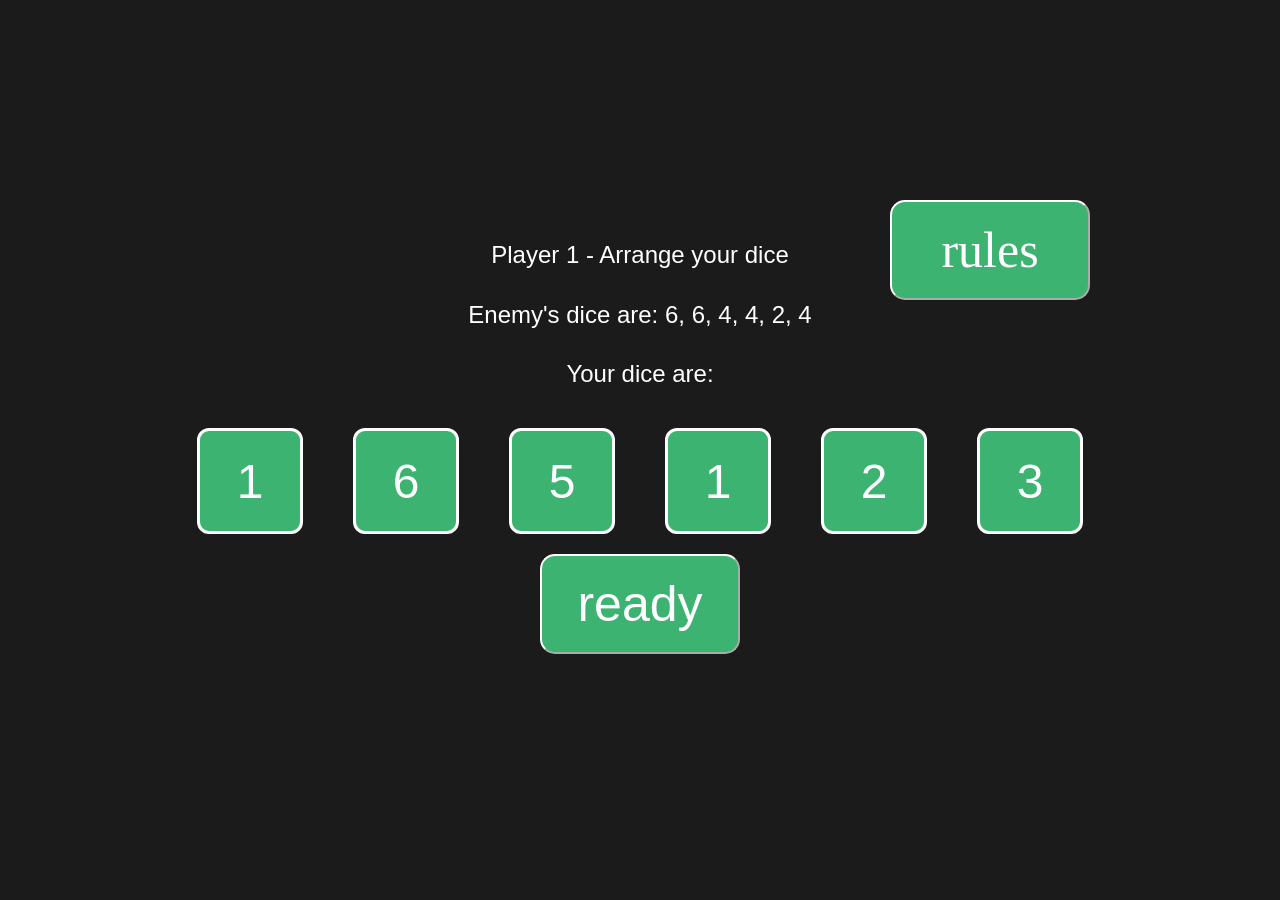
==== index.html @ 6ffc8520 "Changed color/font styling to make it look better and cleaned up css and html code." ====
<!DOCTYPE html>
<html lang="en">
<head>
    <meta charset="UTF-8">
    <title>DiceFactory</title>
    <link rel="stylesheet" href="stylesheet.css">
</head>

<body>

    <button id="rulesButton" onclick="toggleRules()"> rules </button>

    <div id="rulesDisplay" style="display: flex; position:absolute; align-items: center; justify-content: center;">

        <div id="rulesBox" style="height:750px; width:450px; position: absolute; background-color: #1B1B1B;
        border-radius: 20px; display:none; align-items: flex-start;
        justify-content: center; border: 4px solid white; text-align: center;">

            <h2 style="font-family: 'Tahoma',serif; font-size: 75px; transform: translate(0, -25px);"> RULES </h2>

            <h2 style="position: absolute; font-family: 'Tahoma','serif';
             font-size: 25px; transform: translate(0, 125px); width: 600px;"> DICE ABILITIES<br><br>
                1: Gives you three points.            <br><br>
                2: Adds one to the value of the       <br>
                   next die (ex. a 3 becomes a 4).    <br><br>
                3: Swaps current die with the next    <br>
                   die the enemy will use.            <br>
                   The enemy rerolls the 3.           <br><br>
                4: Turns into the previous die        <br>
                   and uses itself.                   <br><br>
                5: Gives you +50% points but          <br>
                   gives enemy 3 points.              <br><br>
                6: Next die has 2X effects.           </h2>

        </div>

    </div>

    <div id="p1Screen" class="screen" style="display: flex;">

        <h2 style="height: 0;">Player 1 - Arrange your dice</h2>
        <h2 style="height: 0;" id="p2DicePreview"></h2>
        <h2>Your dice are: </h2>
        <div id="p1DiceContainer" class="diceContainer">
        </div>

        <button onclick="ready()"> ready </button>

    </div >

    <div id="p2Screen" class="screen" style="display: none;">

        <h2 style="height: 0;">Player 2 - Arrange your dice</h2>
        <h2 style="height: 0;" id="p1DicePreview"></h2>
        <h2>Your dice are: </h2>
        <div id="p2DiceContainer" class="diceContainer">
        </div>

        <button onclick="run()"> ready </button>

    </div >

    <div id="resultScreen" class="screen" style="display: none;" >

        <h2 id="resultText" style="font-size: 24px; text-align: center; line-height: 2; display: flex;"> loading... </h2>

        <h2 id="winText" style="font-size: 48px; text-align: center; line-height: 2; display: none;"> loading... </h2>

        <div id="resultNavigationButtons">

            <button id="prevFrameButton" onclick="prevResult()" style="height: 128px; width: 256px; font-size:64px;
        font-family: 'Tahoma',serif; border-radius: 15px; background-color: mediumseagreen;"> prev </button>

            <button id="nextFrameButton" onclick="nextResult()" style="height: 128px; width: 256px; font-size:64px;
        font-family: 'Tahoma',serif; border-radius: 15px; background-color: mediumseagreen;"> next </button>

        </div>

    </div>

    <script src="main.js"> </script>

</body>

</html>
---- stylesheet.css ----
body {
    display: flex;
    justify-content: center;
    align-items: center;
    height: 100vh;
    min-height: 100vh;
    margin: 0;
    padding: 0;
    background-color: #1B1B1B;
    font-family: Tahoma, Verdana, Arial, serif;
    color: white;
}

.die {
    width: 100px;
    height: 100px;
    background-color: mediumseagreen;
    border: 3px white solid;
    display: flex;
    align-items: center;
    justify-content: center;
    font-size: 48px;
    cursor: grab;
    border-radius: 12px;
}

.screen {
    display: flex;
    flex-direction: column;
    align-items: center;
    gap: 20px;
    margin-top: -25px;
}

.diceContainer {
    display: flex;
    justify-content: center;
    gap: 50px;
}

button {
    height: 100px;
    width: 200px;
    font-size:50px;
    font-weight: normal;
    border-radius: 15px;
    border-color: white;
    background-color: mediumseagreen;
    color: white;
}

h2 {
    font-weight: normal;
    color: white;
}

#rulesButton {
    height: 100px; width: 200px;
    border-radius: 15px;
    transform: translate(350px, -200px);
    background-color: mediumseagreen;
    font-family: 'Tahoma',serif;
    font-size: 50px; z-index: 1;
    font-weight: 100;
    display: flex;
    position:absolute;
    align-items: center;
    justify-content: center;
}

#resultScreen {
    display: flex;
    flex-direction: column;
    align-items: center;
    gap: 20px;
    margin-top: -25px;
}

#resultNavigationButtons {
    display: flex;
    flex-direction: row;
    align-items: center;
    gap: 20px;
    margin-top: -25px;
}
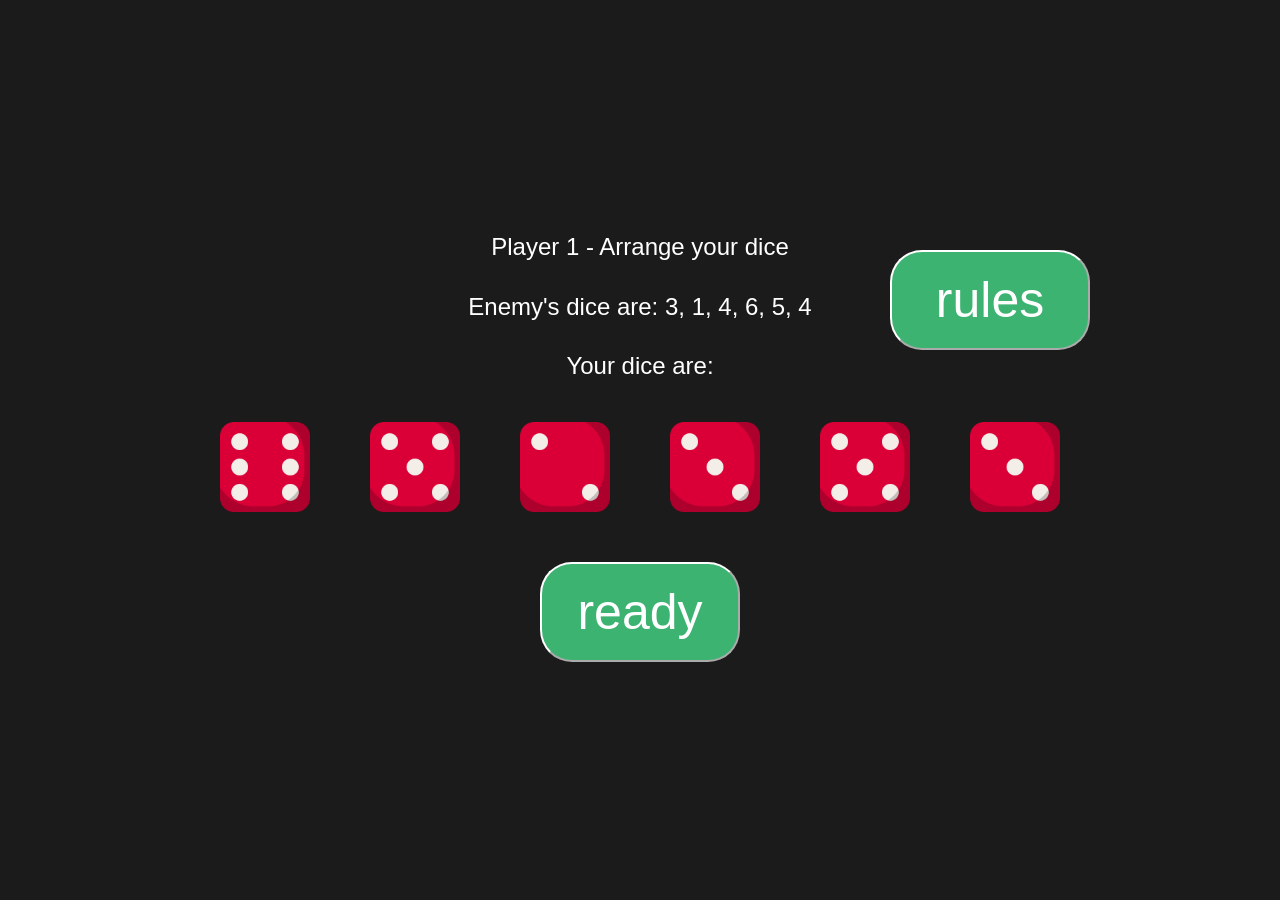
==== commit 0ad5fdb9: "Added die images and slightly cleaned html/css up." ====
--- a/index.html
+++ b/index.html
@@ -10,16 +10,9 @@
 
     <button id="rulesButton" onclick="toggleRules()"> rules </button>
 
-    <div id="rulesDisplay" style="display: flex; position:absolute; align-items: center; justify-content: center;">
+    <div id="rulesDisplay">
 
-        <div id="rulesBox" style="height:750px; width:450px; position: absolute; background-color: #1B1B1B;
-        border-radius: 20px; display:none; align-items: flex-start;
-        justify-content: center; border: 4px solid white; text-align: center;">
-
-            <h2 style="font-family: 'Tahoma',serif; font-size: 75px; transform: translate(0, -25px);"> RULES </h2>
-
-            <h2 style="position: absolute; font-family: 'Tahoma','serif';
-             font-size: 25px; transform: translate(0, 125px); width: 600px;"> DICE ABILITIES<br><br>
+        <h2> DICE ABILITIES<br><br>
                 1: Gives you three points.            <br><br>
                 2: Adds one to the value of the       <br>
                    next die (ex. a 3 becomes a 4).    <br><br>
@@ -30,9 +23,8 @@
                    and uses itself.                   <br><br>
                 5: Gives you +50% points but          <br>
                    gives enemy 3 points.              <br><br>
-                6: Next die has 2X effects.           </h2>
-
-        </div>
+                6: Next die has 2X effects.
+        </h2>
 
     </div>
 
@@ -40,10 +32,9 @@
 
         <h2 style="height: 0;">Player 1 - Arrange your dice</h2>
         <h2 style="height: 0;" id="p2DicePreview"></h2>
-        <h2>Your dice are: </h2>
+        <h2 style="height: 0;">Your dice are: </h2>
         <div id="p1DiceContainer" class="diceContainer">
         </div>
-
         <button onclick="ready()"> ready </button>
 
     </div >
@@ -52,7 +43,7 @@
 
         <h2 style="height: 0;">Player 2 - Arrange your dice</h2>
         <h2 style="height: 0;" id="p1DicePreview"></h2>
-        <h2>Your dice are: </h2>
+        <h2 style="height: 0;">Your dice are: </h2>
         <div id="p2DiceContainer" class="diceContainer">
         </div>
 
@@ -60,7 +51,7 @@
 
     </div >
 
-    <div id="resultScreen" class="screen" style="display: none;" >
+    <div id="resultScreen" class="screen">
 
         <h2 id="resultText" style="font-size: 24px; text-align: center; line-height: 2; display: flex;"> loading... </h2>
 
@@ -68,11 +59,9 @@
 
         <div id="resultNavigationButtons">
 
-            <button id="prevFrameButton" onclick="prevResult()" style="height: 128px; width: 256px; font-size:64px;
-        font-family: 'Tahoma',serif; border-radius: 15px; background-color: mediumseagreen;"> prev </button>
+            <button id="prevFrameButton" onclick="prevResult()"> prev </button>
 
-            <button id="nextFrameButton" onclick="nextResult()" style="height: 128px; width: 256px; font-size:64px;
-        font-family: 'Tahoma',serif; border-radius: 15px; background-color: mediumseagreen;"> next </button>
+            <button id="nextFrameButton" onclick="nextResult()"> next </button>
 
         </div>
 
--- a/stylesheet.css
+++ b/stylesheet.css
@@ -12,16 +12,13 @@
 }
 
 .die {
-    width: 100px;
-    height: 100px;
-    background-color: mediumseagreen;
-    border: 3px white solid;
     display: flex;
     align-items: center;
     justify-content: center;
-    font-size: 48px;
     cursor: grab;
-    border-radius: 12px;
+    font-size: 0;
+    width: 100px;
+    height: 150px;
 }
 
 .screen {
@@ -42,8 +39,7 @@
     height: 100px;
     width: 200px;
     font-size:50px;
-    font-weight: normal;
-    border-radius: 15px;
+    border-radius: 32px;
     border-color: white;
     background-color: mediumseagreen;
     color: white;
@@ -54,22 +50,35 @@
     color: white;
 }
 
+img {
+    width:90%;
+    height:auto;
+}
+
 #rulesButton {
-    height: 100px; width: 200px;
-    border-radius: 15px;
-    transform: translate(350px, -200px);
-    background-color: mediumseagreen;
-    font-family: 'Tahoma',serif;
-    font-size: 50px; z-index: 1;
-    font-weight: 100;
+    transform: translate(350px, -150px);
     display: flex;
     position:absolute;
     align-items: center;
     justify-content: center;
 }
 
+#rulesDisplay {
+    display: none;
+    position:absolute;
+    align-items: center;
+    justify-content: center;
+    flex-direction: column;
+    height:650px;
+    width:450px;
+    background-color: #1B1B1B;
+    border-radius: 20px;
+    border: 4px solid white;
+    text-align: center;
+}
+
 #resultScreen {
-    display: flex;
+    display: none;
     flex-direction: column;
     align-items: center;
     gap: 20px;
@@ -84,3 +93,4 @@
     margin-top: -25px;
 }
 
+
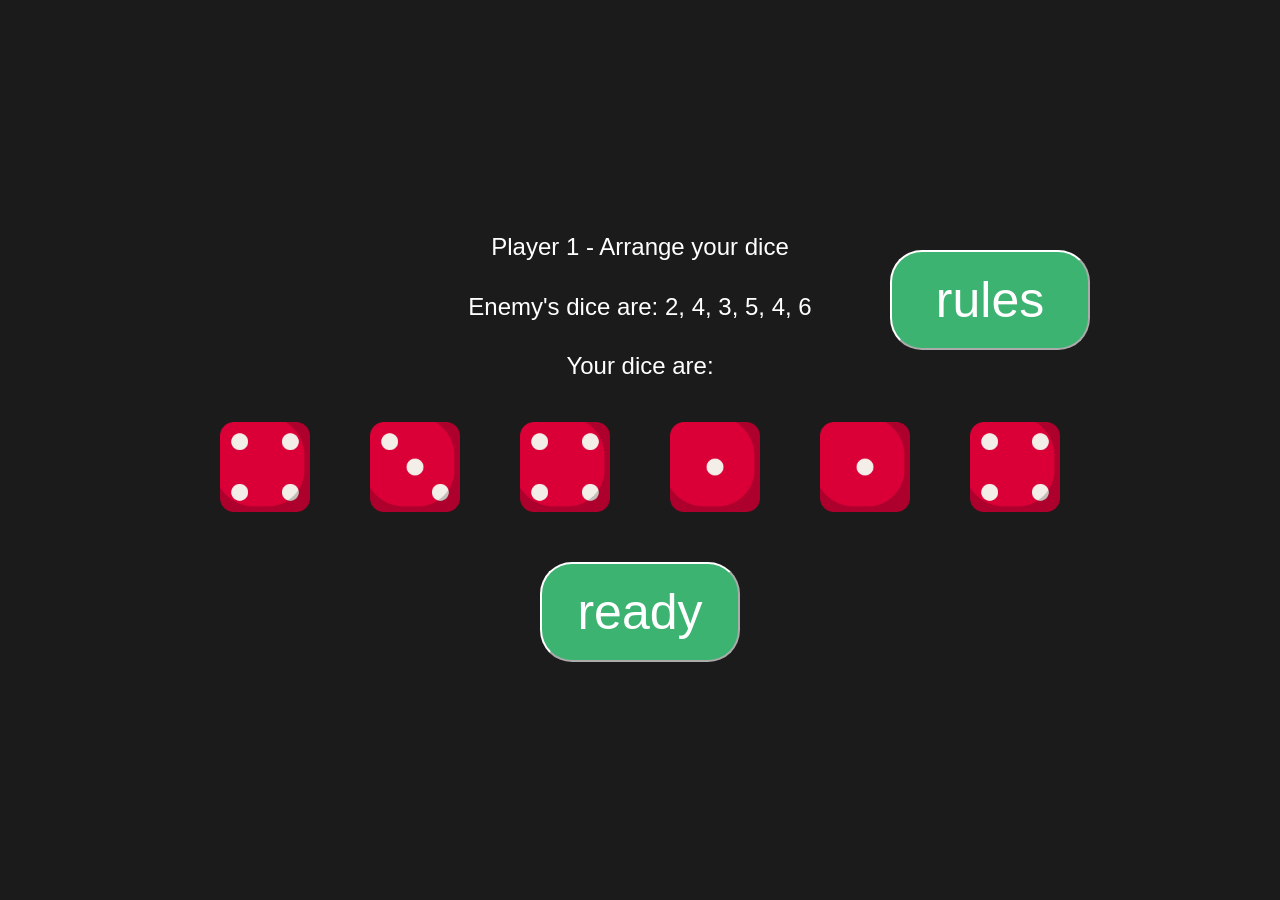
==== commit b8d8ce0e: "Added die images and slightly cleaned html/css up." ====
--- a/index.html
+++ b/index.html
@@ -43,7 +43,7 @@
 
         <h2 style="height: 0;">Player 2 - Arrange your dice</h2>
         <h2 style="height: 0;" id="p1DicePreview"></h2>
-        <h2 style="height: 0;">Your dice are: </h2>
+        <h2>Your dice are: </h2>
         <div id="p2DiceContainer" class="diceContainer">
         </div>
 
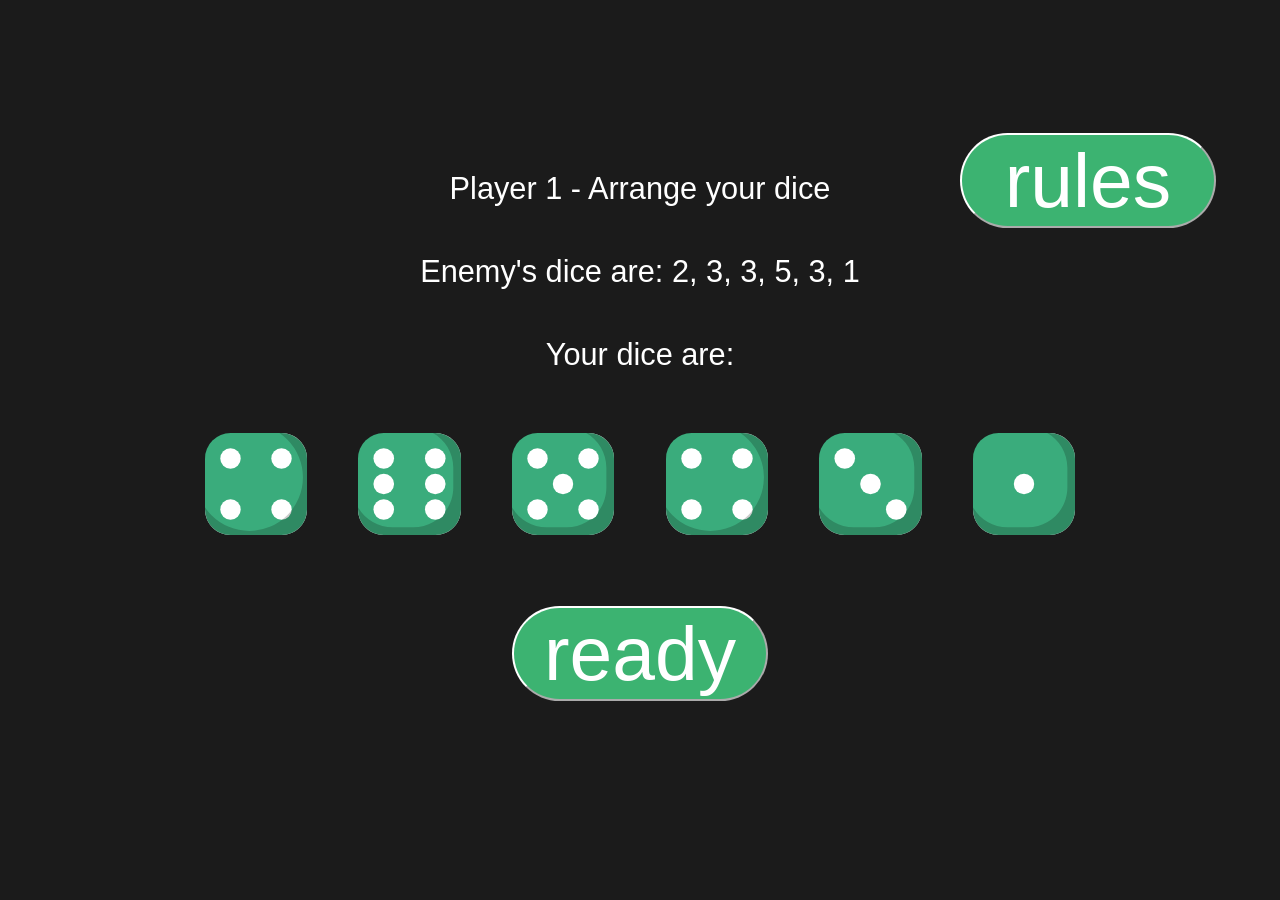
==== commit 4aa5f3c5: "Added auto-resizing with window." ====
--- a/index.html
+++ b/index.html
@@ -30,9 +30,9 @@
 
     <div id="p1Screen" class="screen" style="display: flex;">
 
-        <h2 style="height: 0;">Player 1 - Arrange your dice</h2>
-        <h2 style="height: 0;" id="p2DicePreview"></h2>
-        <h2 style="height: 0;">Your dice are: </h2>
+        <h2 style="height: 0; font-size: 2.4vw;">Player 1 - Arrange your dice</h2>
+        <h2 style="height: 0; font-size: 2.4vw;" id="p2DicePreview"></h2>
+        <h2 style="height: 0; font-size: 2.4vw;">Your dice are: </h2>
         <div id="p1DiceContainer" class="diceContainer">
         </div>
         <button onclick="ready()"> ready </button>
@@ -41,9 +41,9 @@
 
     <div id="p2Screen" class="screen" style="display: none;">
 
-        <h2 style="height: 0;">Player 2 - Arrange your dice</h2>
-        <h2 style="height: 0;" id="p1DicePreview"></h2>
-        <h2>Your dice are: </h2>
+        <h2 style="height: 0; font-size: 2.4vw;">Player 2 - Arrange your dice</h2>
+        <h2 style="height: 0; font-size: 2.4vw;" id="p1DicePreview"></h2>
+        <h2 style="height: 0; font-size: 2.4vw;">Your dice are: </h2>
         <div id="p2DiceContainer" class="diceContainer">
         </div>
 
@@ -53,9 +53,9 @@
 
     <div id="resultScreen" class="screen">
 
-        <h2 id="resultText" style="font-size: 24px; text-align: center; line-height: 2; display: flex;"> loading... </h2>
+        <h2 id="resultText" style="font-size: 1.75vw; text-align: center; line-height: 2; display: flex;"> loading... </h2>
 
-        <h2 id="winText" style="font-size: 48px; text-align: center; line-height: 2; display: none;"> loading... </h2>
+        <h2 id="winText" style="font-size: 3.5vw; text-align: center; line-height: 2; display: none;"> loading... </h2>
 
         <div id="resultNavigationButtons">
 
--- a/stylesheet.css
+++ b/stylesheet.css
@@ -17,29 +17,29 @@
     justify-content: center;
     cursor: grab;
     font-size: 0;
-    width: 100px;
-    height: 150px;
+    width: 8vw;
+    height: 14vw;
 }
 
 .screen {
     display: flex;
     flex-direction: column;
     align-items: center;
-    gap: 20px;
-    margin-top: -25px;
+    gap: 2.5vw;
+    margin-top: -6vh;
 }
 
 .diceContainer {
     display: flex;
     justify-content: center;
-    gap: 50px;
+    gap: 4vw;
 }
 
 button {
-    height: 100px;
-    width: 200px;
-    font-size:50px;
-    border-radius: 32px;
+    width: 20vw;
+    height: calc-size(min-content, size + 5vh);
+    font-size:6vw;
+    border-radius: 4vw;
     border-color: white;
     background-color: mediumseagreen;
     color: white;
@@ -51,12 +51,11 @@
 }
 
 img {
-    width:90%;
-    height:auto;
+    width: 10vw;
 }
 
 #rulesButton {
-    transform: translate(350px, -150px);
+    transform: translate(35vw, -30vh);
     display: flex;
     position:absolute;
     align-items: center;
@@ -69,28 +68,31 @@
     align-items: center;
     justify-content: center;
     flex-direction: column;
-    height:650px;
-    width:450px;
+    height:80vh;
+    width:40vw;
     background-color: #1B1B1B;
-    border-radius: 20px;
-    border: 4px solid white;
+    border-radius: 2vw;
+    border: 0.5vw solid white;
     text-align: center;
+    z-index: 1;
+    font-size: min(2vh, 12px);
+
 }
 
 #resultScreen {
     display: none;
     flex-direction: column;
     align-items: center;
-    gap: 20px;
-    margin-top: -25px;
+    gap: 2vw;
+    margin-top: -2.5vh;
 }
 
 #resultNavigationButtons {
     display: flex;
     flex-direction: row;
     align-items: center;
-    gap: 20px;
-    margin-top: -25px;
+    gap: 2vw;
+    margin-top: -2.5vh;
 }
 
 
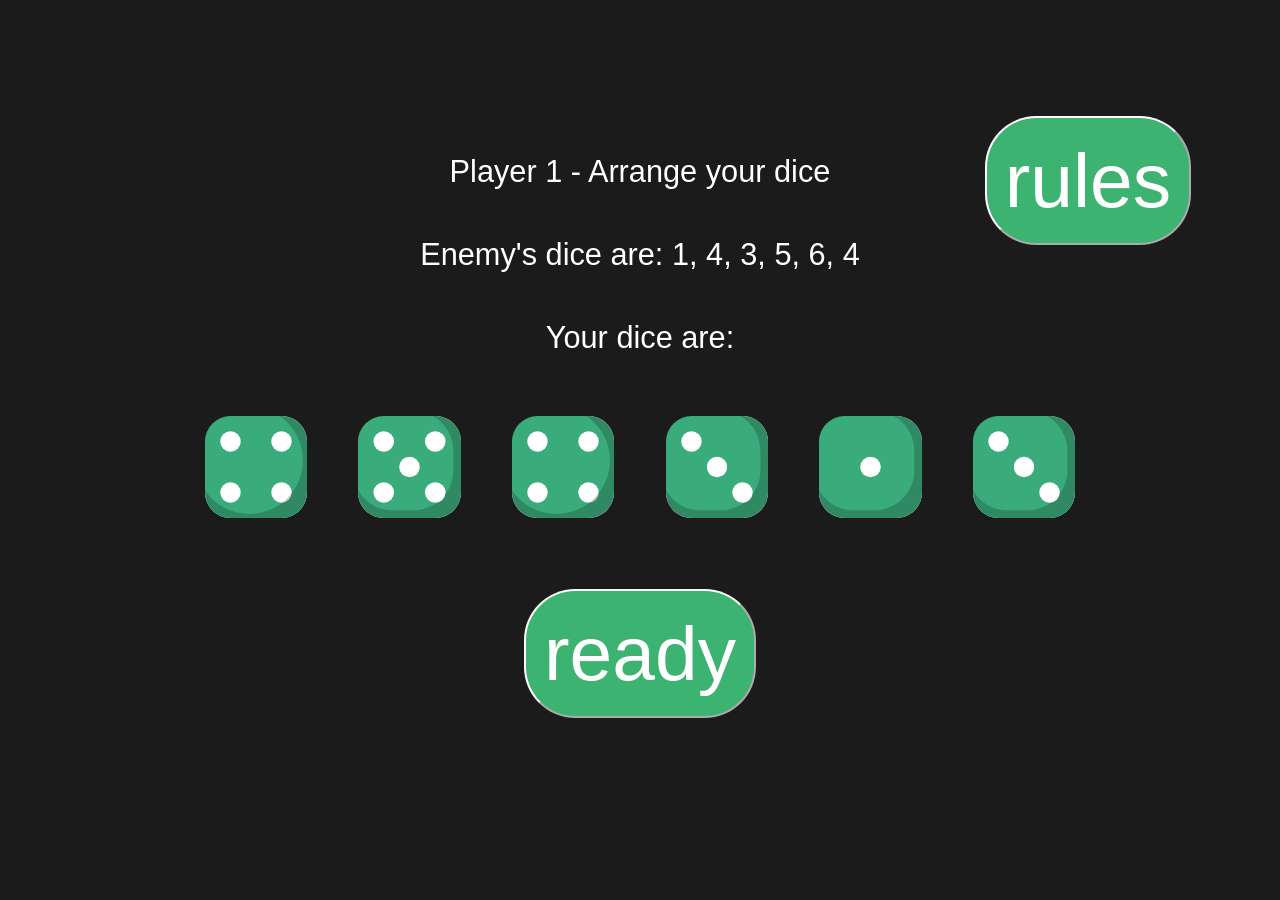
==== commit 4b596e6f: "Improved auto-resizing with window." ====
--- a/index.html
+++ b/index.html
@@ -1,7 +1,7 @@
 <!DOCTYPE html>
 <html lang="en">
 <head>
-    <meta charset="UTF-8">
+    <meta name = "viewport" charset="UTF-8" content="width=device-width, initial-scale=1.0">
     <title>DiceFactory</title>
     <link rel="stylesheet" href="stylesheet.css">
 </head>
@@ -14,15 +14,15 @@
 
         <h2> DICE ABILITIES<br><br>
                 1: Gives you three points.            <br><br>
-                2: Adds one to the value of the       <br>
-                   next die (ex. a 3 becomes a 4).    <br><br>
-                3: Swaps current die with the next    <br>
-                   die the enemy will use.            <br>
-                   The enemy rerolls the 3.           <br><br>
-                4: Turns into the previous die        <br>
-                   and uses itself.                   <br><br>
-                5: Gives you +50% points but          <br>
-                   gives enemy 3 points.              <br><br>
+                2: Adds one to the value of the
+                   next die (ex. a 3 becomes a 4).    <br>
+                3: Swaps current die with the next
+                   die the enemy will use.
+                   The enemy rerolls the 3.           <br>
+                4: Turns into the previous die
+                   and uses itself.                   <br>
+                5: Gives you +50% points but
+                   gives enemy 3 points.              <br>
                 6: Next die has 2X effects.
         </h2>
 
@@ -30,9 +30,9 @@
 
     <div id="p1Screen" class="screen" style="display: flex;">
 
-        <h2 style="height: 0; font-size: 2.4vw;">Player 1 - Arrange your dice</h2>
-        <h2 style="height: 0; font-size: 2.4vw;" id="p2DicePreview"></h2>
-        <h2 style="height: 0; font-size: 2.4vw;">Your dice are: </h2>
+        <h2 style="height: 0; font-size: 2.4svw;">Player 1 - Arrange your dice</h2>
+        <h2 style="height: 0; font-size: 2.4svw;" id="p2DicePreview"></h2>
+        <h2 style="height: 0; font-size: 2.4svw;">Your dice are: </h2>
         <div id="p1DiceContainer" class="diceContainer">
         </div>
         <button onclick="ready()"> ready </button>
@@ -41,9 +41,9 @@
 
     <div id="p2Screen" class="screen" style="display: none;">
 
-        <h2 style="height: 0; font-size: 2.4vw;">Player 2 - Arrange your dice</h2>
-        <h2 style="height: 0; font-size: 2.4vw;" id="p1DicePreview"></h2>
-        <h2 style="height: 0; font-size: 2.4vw;">Your dice are: </h2>
+        <h2 style="height: 0; font-size: 2.4svw;">Player 2 - Arrange your dice</h2>
+        <h2 style="height: 0; font-size: 2.4svw;" id="p1DicePreview"></h2>
+        <h2 style="height: 0; font-size: 2.4svw;">Your dice are: </h2>
         <div id="p2DiceContainer" class="diceContainer">
         </div>
 
@@ -53,9 +53,9 @@
 
     <div id="resultScreen" class="screen">
 
-        <h2 id="resultText" style="font-size: 1.75vw; text-align: center; line-height: 2; display: flex;"> loading... </h2>
+        <h2 id="resultText" style="font-size: 1.75svw; text-align: center; line-height: 2; display: flex;"> loading... </h2>
 
-        <h2 id="winText" style="font-size: 3.5vw; text-align: center; line-height: 2; display: none;"> loading... </h2>
+        <h2 id="winText" style="font-size: 3.5svw; text-align: center; line-height: 2; display: none;"> loading... </h2>
 
         <div id="resultNavigationButtons">
 
--- a/stylesheet.css
+++ b/stylesheet.css
@@ -2,8 +2,8 @@
     display: flex;
     justify-content: center;
     align-items: center;
-    height: 100vh;
-    min-height: 100vh;
+    height: 100svh;
+    min-height: 100svh;
     margin: 0;
     padding: 0;
     background-color: #1B1B1B;
@@ -17,29 +17,30 @@
     justify-content: center;
     cursor: grab;
     font-size: 0;
-    width: 8vw;
-    height: 14vw;
+    width: 8svw;
+    height: 14svw;
 }
 
 .screen {
     display: flex;
     flex-direction: column;
     align-items: center;
-    gap: 2.5vw;
-    margin-top: -6vh;
+    gap: 2.5svw;
+    margin-top: -6svh;
 }
 
 .diceContainer {
     display: flex;
     justify-content: center;
-    gap: 4vw;
+    gap: 4svw;
 }
 
 button {
-    width: 20vw;
-    height: calc-size(min-content, size + 5vh);
+    width: auto;
+    height: auto;
+    padding: 2vh 2vh 2vh 2vh;
     font-size:6vw;
-    border-radius: 4vw;
+    border-radius: 4svw;
     border-color: white;
     background-color: mediumseagreen;
     color: white;
@@ -51,11 +52,11 @@
 }
 
 img {
-    width: 10vw;
+    width: 10svw;
 }
 
 #rulesButton {
-    transform: translate(35vw, -30vh);
+    transform: translate(35svw, -30svh);
     display: flex;
     position:absolute;
     align-items: center;
@@ -68,31 +69,32 @@
     align-items: center;
     justify-content: center;
     flex-direction: column;
-    height:80vh;
-    width:40vw;
+    height: auto;
+    width: auto;
+    max-width: 50vw;
+    padding: 2vh 2vh 2vh 2vh;
     background-color: #1B1B1B;
-    border-radius: 2vw;
-    border: 0.5vw solid white;
+    border-radius: 2svw;
+    border: 0.5svw solid white;
     text-align: center;
     z-index: 1;
-    font-size: min(2vh, 12px);
-
+    font-size: min(1em, 12px);
 }
 
 #resultScreen {
     display: none;
     flex-direction: column;
     align-items: center;
-    gap: 2vw;
-    margin-top: -2.5vh;
+    gap: 2svw;
+    margin-top: -2.5svh;
 }
 
 #resultNavigationButtons {
     display: flex;
     flex-direction: row;
     align-items: center;
-    gap: 2vw;
-    margin-top: -2.5vh;
+    gap: 2svw;
+    /*margin-top: -5svh;*/
 }
 
 
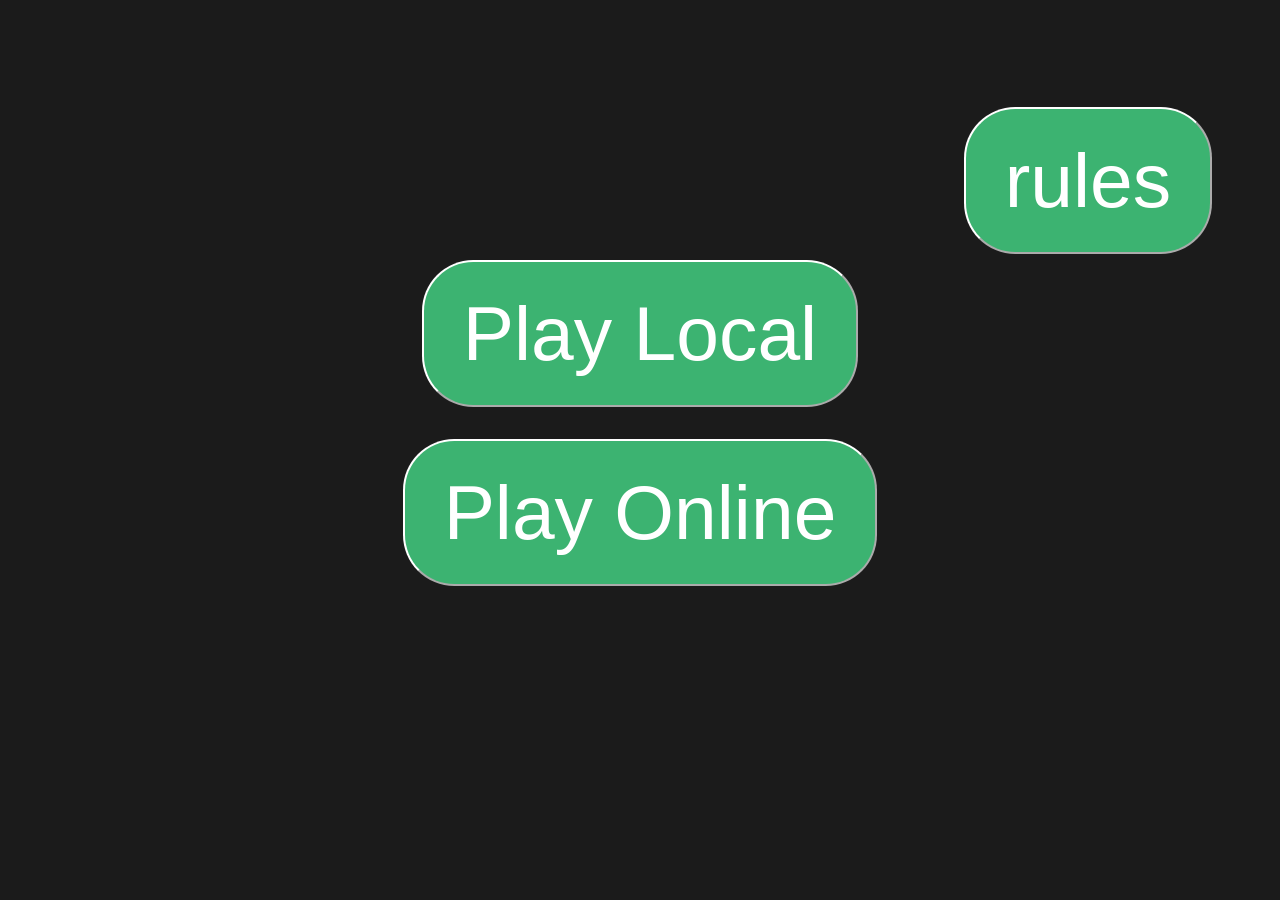
==== commit c9f59845: "working on cross-device online" ====
--- a/index.html
+++ b/index.html
@@ -3,10 +3,19 @@
 <head>
     <meta name = "viewport" charset="UTF-8" content="width=device-width, initial-scale=1.0">
     <title>DiceFactory</title>
+    <link  id="icon" rel="icon" href="images/test images/6.svg">
     <link rel="stylesheet" href="stylesheet.css">
 </head>
 
 <body>
+
+    <div id="onlineScreen" class="screen" style="display: flex">
+
+        <button id="localButton" onclick = "playLocal()">Play Local</button>
+
+        <button id="onlineButton">Play Online</button>
+
+    </div>
 
     <button id="rulesButton" onclick="toggleRules()"> rules </button>
 
@@ -28,14 +37,14 @@
 
     </div>
 
-    <div id="p1Screen" class="screen" style="display: flex;">
+    <div id="p1Screen" class="screen" style="display: none;">
 
         <h2 style="height: 0; font-size: 2.4svw;">Player 1 - Arrange your dice</h2>
         <h2 style="height: 0; font-size: 2.4svw;" id="p2DicePreview"></h2>
         <h2 style="height: 0; font-size: 2.4svw;">Your dice are: </h2>
         <div id="p1DiceContainer" class="diceContainer">
         </div>
-        <button onclick="ready()"> ready </button>
+        <button onclick="p1ready()"> ready </button>
 
     </div >
 
@@ -47,7 +56,7 @@
         <div id="p2DiceContainer" class="diceContainer">
         </div>
 
-        <button onclick="run()"> ready </button>
+        <button onclick="p2ready()"> ready </button>
 
     </div >
 
--- a/stylesheet.css
+++ b/stylesheet.css
@@ -38,7 +38,7 @@
 button {
     width: auto;
     height: auto;
-    padding: 2vh 2vh 2vh 2vh;
+    padding: 3vh 3vw 3vh 3vw;
     font-size:6vw;
     border-radius: 4svw;
     border-color: white;
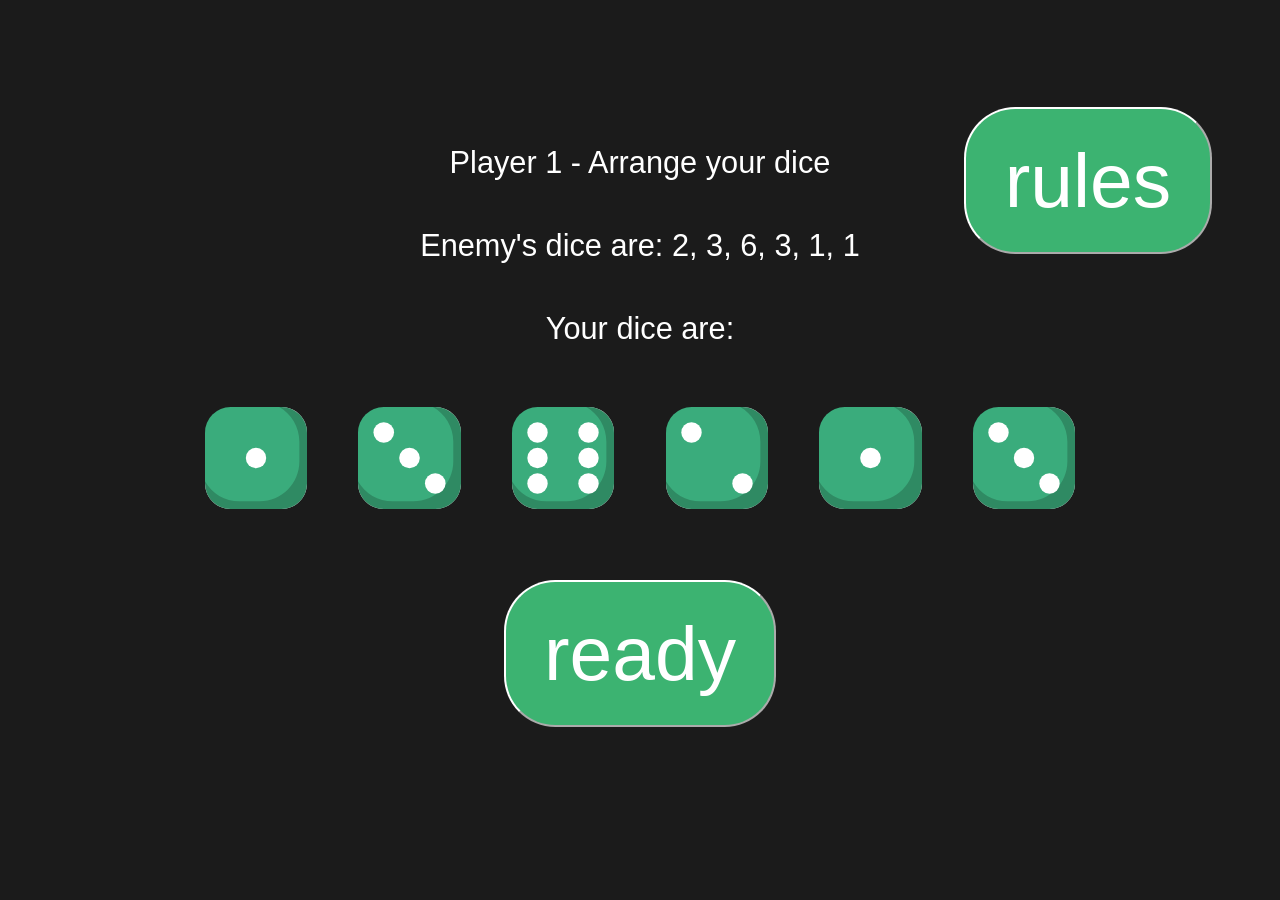
==== commit 87ec491a: "database connection" ====
--- a/index.html
+++ b/index.html
@@ -3,19 +3,11 @@
 <head>
     <meta name = "viewport" charset="UTF-8" content="width=device-width, initial-scale=1.0">
     <title>DiceFactory</title>
-    <link  id="icon" rel="icon" href="images/test images/6.svg">
     <link rel="stylesheet" href="stylesheet.css">
+    <link rel="icon" type="image/x-icon" href="" id="icon">
 </head>
 
 <body>
-
-    <div id="onlineScreen" class="screen" style="display: flex">
-
-        <button id="localButton" onclick = "playLocal()">Play Local</button>
-
-        <button id="onlineButton">Play Online</button>
-
-    </div>
 
     <button id="rulesButton" onclick="toggleRules()"> rules </button>
 
@@ -37,14 +29,14 @@
 
     </div>
 
-    <div id="p1Screen" class="screen" style="display: none;">
+    <div id="p1Screen" class="screen" style="display: flex;">
 
         <h2 style="height: 0; font-size: 2.4svw;">Player 1 - Arrange your dice</h2>
         <h2 style="height: 0; font-size: 2.4svw;" id="p2DicePreview"></h2>
         <h2 style="height: 0; font-size: 2.4svw;">Your dice are: </h2>
         <div id="p1DiceContainer" class="diceContainer">
         </div>
-        <button onclick="p1ready()"> ready </button>
+        <button onclick="ready()"> ready </button>
 
     </div >
 
@@ -56,7 +48,7 @@
         <div id="p2DiceContainer" class="diceContainer">
         </div>
 
-        <button onclick="p2ready()"> ready </button>
+        <button onclick="run()"> ready </button>
 
     </div >
 
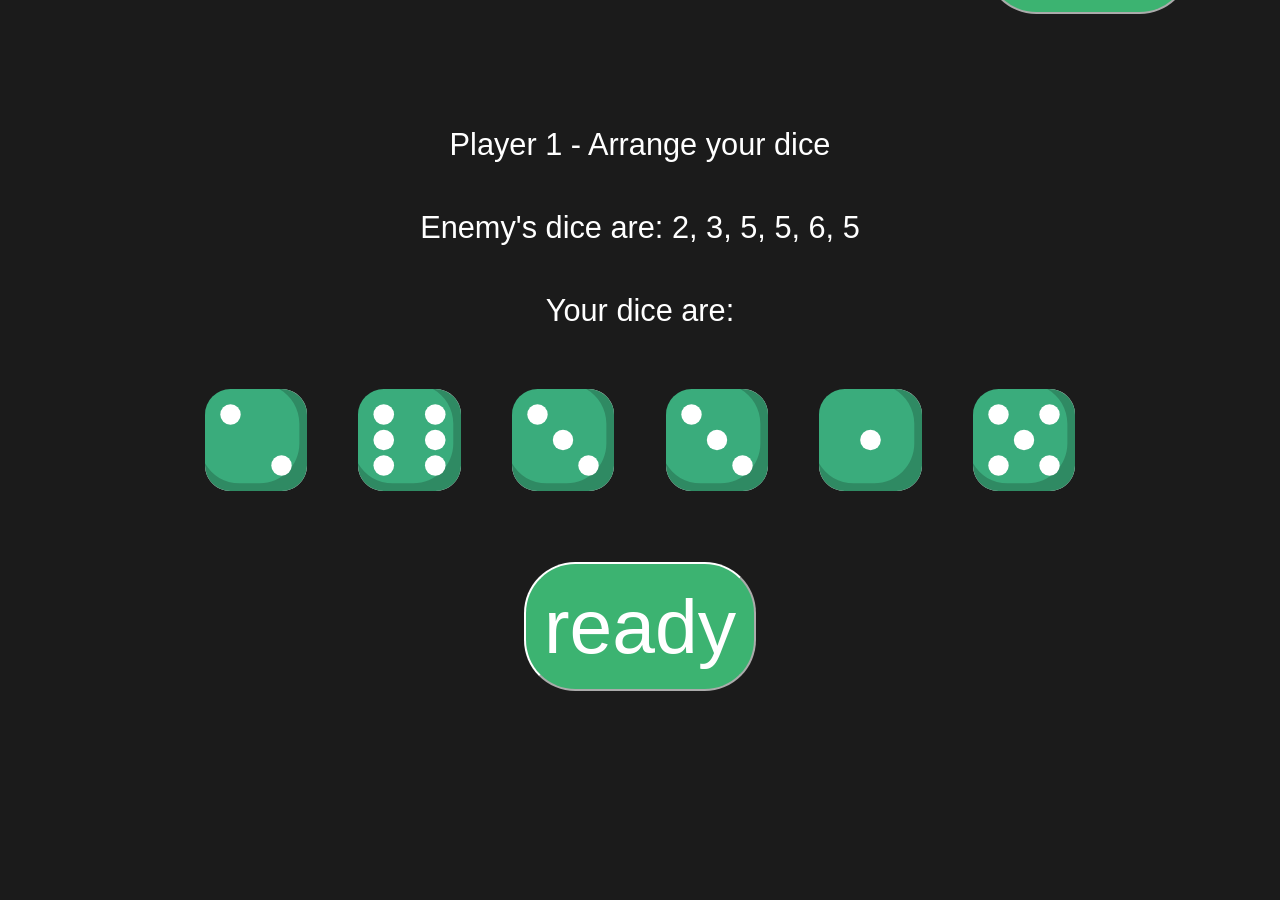
==== commit b1eda138: "temporarily scrapped WIP login, added retry to fix the connection when necessary" ====
--- a/index.html
+++ b/index.html
@@ -9,9 +9,20 @@
 
 <body>
 
-    <button id="rulesButton" onclick="toggleRules()"> rules </button>
+<!--    <button id="loginButton" onclick="login()"> login </button>-->
 
-    <div id="rulesDisplay">
+<!--    <div id="loginScreen" style="display: none;">-->
+
+<!--        <label for="usernameInput"></label>-->
+<!--        <input id="usernameInput" type="text" placeholder="username">-->
+
+<!--    </div>-->
+
+    <div id="menu" class="screen" style="display: flex">
+
+        <button id="rulesButton" onclick="toggleRules()"> rules </button>
+
+        <div id="rulesDisplay">
 
         <h2> DICE ABILITIES<br><br>
                 1: Gives you three points.            <br><br>
@@ -27,9 +38,9 @@
                 6: Next die has 2X effects.
         </h2>
 
-    </div>
+        </div>
 
-    <div id="p1Screen" class="screen" style="display: flex;">
+        <div id="p1Screen" class="screen" style="display: flex;">
 
         <h2 style="height: 0; font-size: 2.4svw;">Player 1 - Arrange your dice</h2>
         <h2 style="height: 0; font-size: 2.4svw;" id="p2DicePreview"></h2>
@@ -40,7 +51,7 @@
 
     </div >
 
-    <div id="p2Screen" class="screen" style="display: none;">
+        <div id="p2Screen" class="screen" style="display: none;">
 
         <h2 style="height: 0; font-size: 2.4svw;">Player 2 - Arrange your dice</h2>
         <h2 style="height: 0; font-size: 2.4svw;" id="p1DicePreview"></h2>
@@ -52,23 +63,27 @@
 
     </div >
 
-    <div id="resultScreen" class="screen">
+        <div id="resultScreen" class="screen">
 
-        <h2 id="resultText" style="font-size: 1.75svw; text-align: center; line-height: 2; display: flex;"> loading... </h2>
+            <h2 id="resultText" style="font-size: 6svw; text-align: center; line-height: 2;"> loading... </h2>
 
-        <h2 id="winText" style="font-size: 3.5svw; text-align: center; line-height: 2; display: none;"> loading... </h2>
+            <h2 id="winText" style="font-size: 3.5svw; text-align: center; line-height: 2; display: none;"> loading... </h2>
 
-        <div id="resultNavigationButtons">
+            <div id="resultNavigationButtons">
 
-            <button id="prevFrameButton" onclick="prevResult()"> prev </button>
+                <button id="prevFrameButton" onclick="prevResult()" style="display: none"> prev </button>
 
-            <button id="nextFrameButton" onclick="nextResult()"> next </button>
+                <button id="nextFrameButton" onclick="nextResult()" style="display: none"> next </button>
 
-        </div>
+                <button id="retryConnectionButton" onclick="run()"> retry </button>
+
+            </div>
 
     </div>
 
-    <script src="main.js"> </script>
+        <script src="main.js"> </script>
+
+    </div>
 
 </body>
 
--- a/stylesheet.css
+++ b/stylesheet.css
@@ -38,7 +38,7 @@
 button {
     width: auto;
     height: auto;
-    padding: 3vh 3vw 3vh 3vw;
+    padding: 2vh 2vh 2vh 2vh;
     font-size:6vw;
     border-radius: 4svw;
     border-color: white;
@@ -54,6 +54,24 @@
 img {
     width: 10svw;
 }
+
+input[type="text"] {
+    font-size: 5rem;
+    height: 10vh;
+    width: 30vw;
+    border-radius: 6vh;
+    background-color: mediumseagreen;
+    color: white;
+}
+
+input {
+    padding: 2vh 2vw 3vh 2vw;
+}
+
+input::placeholder {
+    color: #9696ff;
+}
+
 
 #rulesButton {
     transform: translate(35svw, -30svh);
